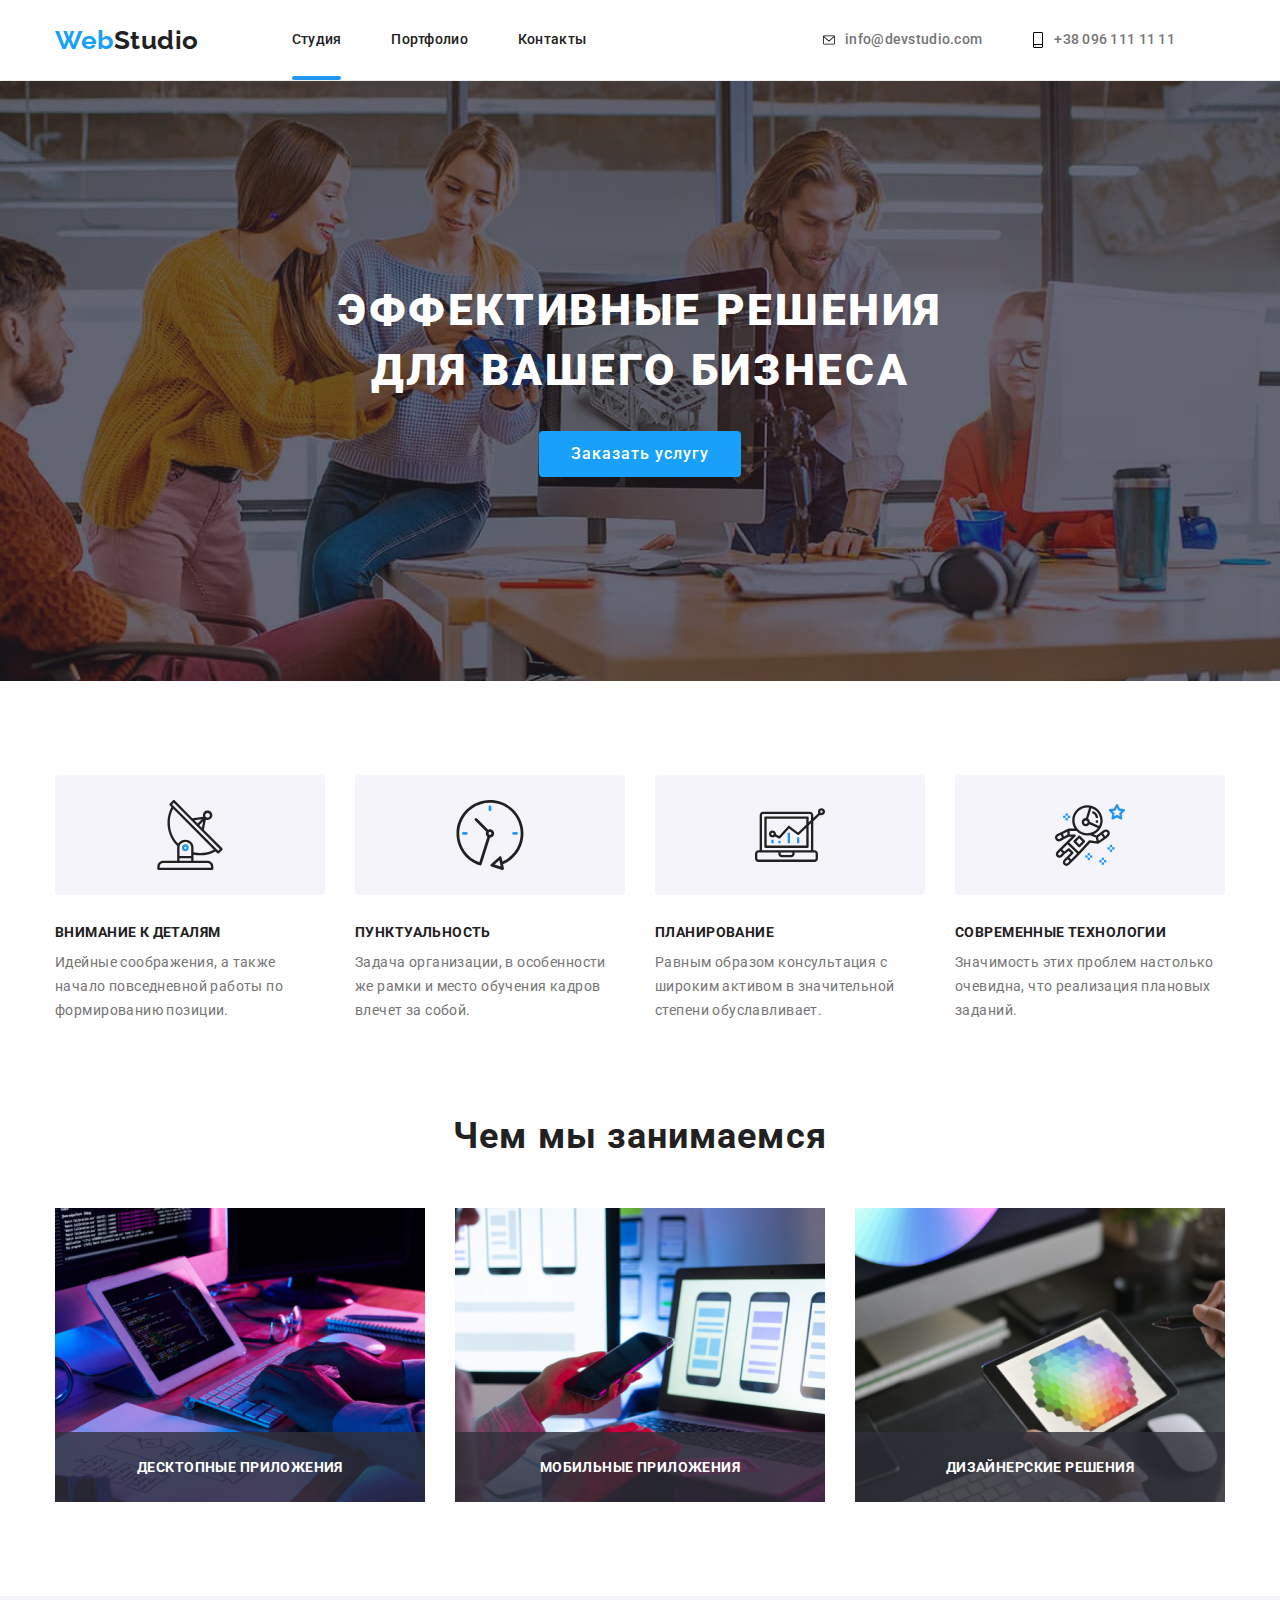
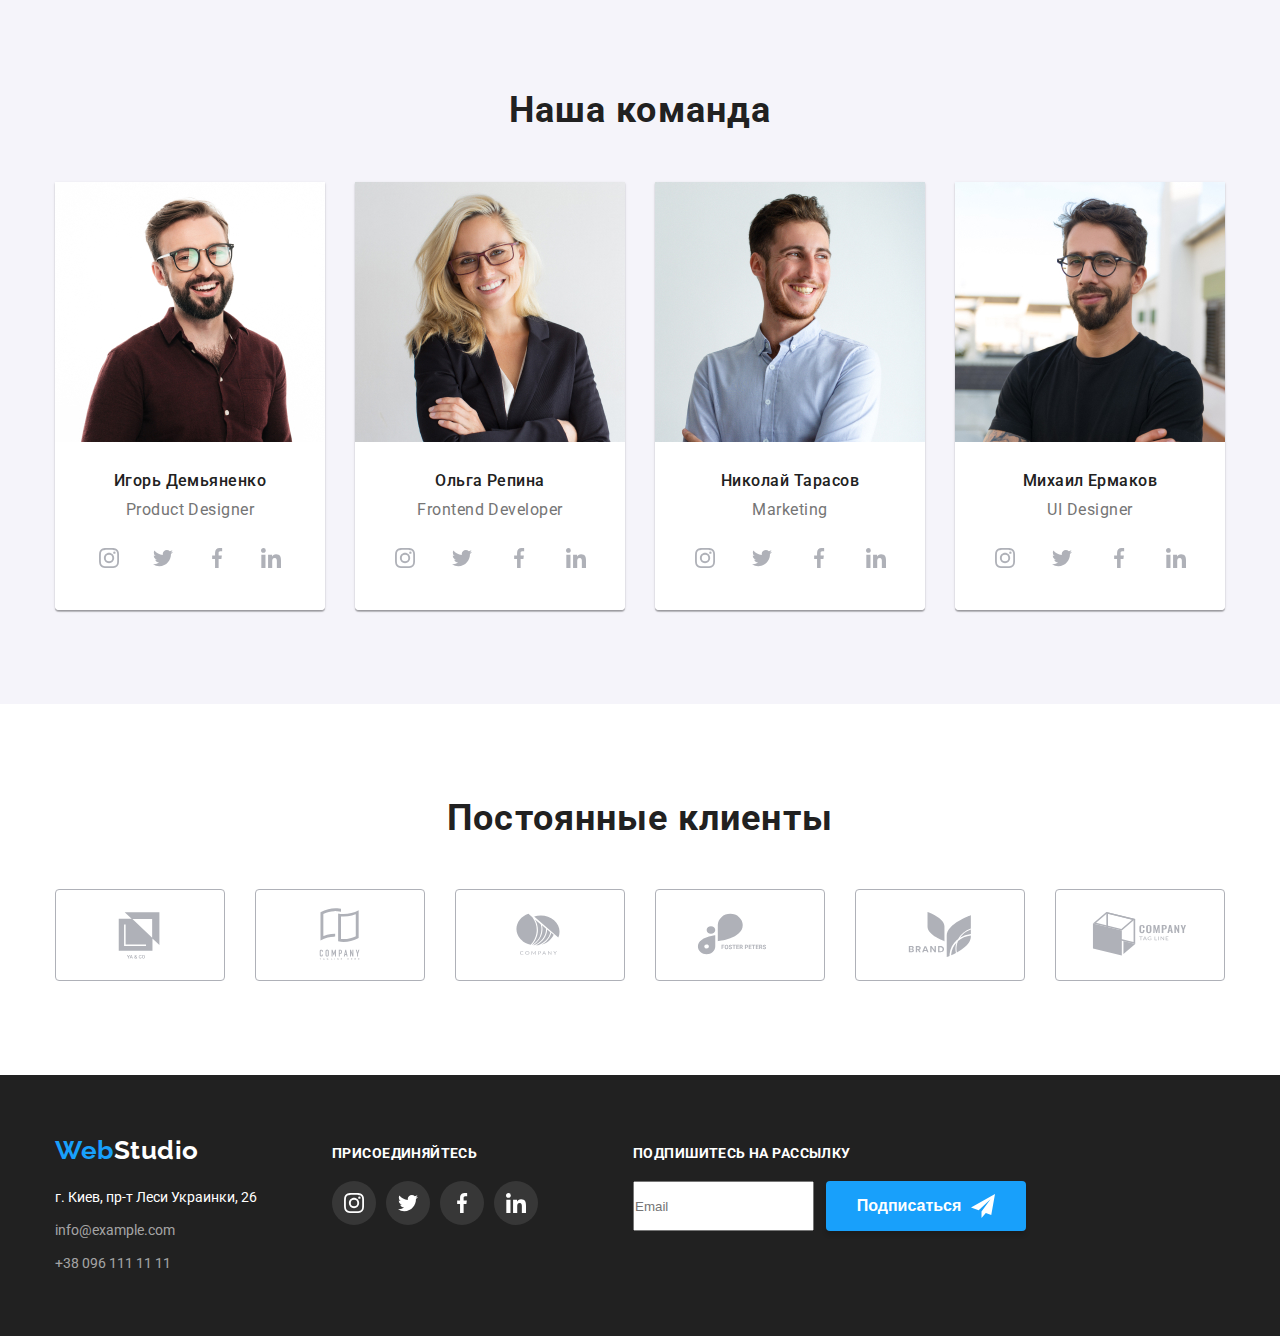
==== index.html @ 01d528f2 "Initial commit" ====
<!DOCTYPE html>
<html lang="en">
<head>
    <meta charset="UTF-8">
    <meta http-equiv="X-UA-Compatible" content="IE=edge">
    <meta name="viewport" content="width=device-width, initial-scale=1.0">
    <title>Document</title>
    <style>
        li {list-style-type: none;}
    </style>
    <link href="https://fonts.googleapis.com/css2?family=Raleway:wght@700&family=Roboto:wght@400;500;700;900&display=swap" rel="stylesheet">
    <link rel="stylesheet" href="https://cdnjs.cloudflare.com/ajax/libs/modern-normalize/1.1.0/modern-normalize.min.css" integrity="sha512-wpPYUAdjBVSE4KJnH1VR1HeZfpl1ub8YT/NKx4PuQ5NmX2tKuGu6U/JRp5y+Y8XG2tV+wKQpNHVUX03MfMFn9Q==" crossorigin="anonymous" referrerpolicy="no-referrer" />
    <link rel="stylesheet" href="./css/styles.css" />
    
</head>
<body>
<!-- Шапка сайта -->    
<header class="header-page">
   <div class="main-nav container">
        <a href="./index.html" class="logo"><span class="web">Web</span>Studio</a>
     <nav>  
        <ul class="site-nav list">
            <li class="item-link-nav"><a href="./index.html" class="link-nav current">Студия</a></li>
            <li class="item-link-nav"><a href="./portfolio.html" class="link-nav">Портфолио</a></li>
            <li class="item-link-nav"><a href="" class="link-nav">Контакты</a></li>
        </ul>
    </nav> 

        <ul class="contact-nav list ">
            <li class="item-link-con">
                <a href="info@devstudio.com" class="link" >
                   <svg class="contact-icon" width="12" height="16">
                    <use href="./images/iconsn.svg#icon-letter"></use>
                   </svg> 
                    info@devstudio.com</a>
            </li>
            <li class="item-link-con">
                <a href="+380961111111" class="link">
                    <svg class="contact-icon" width="12" height="16">
                        <use href="./images/iconsn.svg#icon-smartphone"></use>
                    </svg>
                    +38 096 111 11 11</a>
            </li>
        </ul>
    </div>
</header>

<main>
    <!-- Герой -->
    <section class="hero section">
        <div class="container">
        <h1 class="hero-title">Эффективные решения <br/>для вашего бизнеса</h1>
        <button type="button" data-modal-open  class="button usl" >Заказать услугу</button>
        <div class="backdrop is-hidden" data-modal>
        <div class="modal">
        <div class="close" data-modal-close>
        <svg class="icon-close" width="11" height="11">
        <use href="./images/symbol-defsmod.svg#icon-Vector"></use>
        </svg> 
        </div>
        </div>

        </div>
    </section>

    <!-- Преимущества -->
    <section class="prem">
        <div class="container">
        <div class="section-title-pr visually-hidden">
            <h2>Наши преимущества</h2>
        </div>
        <ul class="section-pr">
            <li class="item-pr icon-antenna">
                <h3 class="title-pr">Внимание к деталям</h3>
                <p class="text-pr">Идейные соображения, а также начало повседневной работы по формированию позиции.</p>
            </li>
            <li class="item-pr icon-clock">
                <h3 class="title-pr">Пунктуальность</h3>
                <p class="text-pr">Задача организации, в особенности же рамки и место обучения кадров влечет за собой.</p>
            </li>
            <li class="item-pr icon-diagram">
                <h3 class="title-pr">Планирование</h3>
                <p class="text-pr">Равным образом консультация с широким активом в значительной степени обуславливает.</p>
            </li>
            <li class="item-pr icon-astronaut">
                <h3 class="title-pr">Современные технологии</h3>
                <p class="text-pr">Значимость этих проблем настолько очевидна, что реализация плановых заданий.</p>
            </li>
        </ul>
    </div>
        </div>
    </section>


    <!-- Чем мы занимаемся -->
    <section class="section-do">
        <div class="container">
        <h2 class="section-title-do">Чем мы занимаемся</h2>
        <ul class="section-list-do">
            <li class="item-do">
                <img src="./images/comp1.jpg" alt="Верстка на компе" width="370"/>
                <div class="overlay">
                <p>Десктопные приложения</p>
                </div>
            </li>
            <li class="item-do">
                <img src="./images/telefon1.jpg" alt="Телефон" width="370"/>
                <div class="overlay">
                <p>Мобильные приложения</p>
                </div>
            </li>
            <li class="item-do">
                <img src="./images/color1.jpg" alt="Палитра" width="370"/>
                <div class="overlay">
                <p>Дизайнерские решения</p> 
                </div>
            </li>
        </ul>
        </div>
    </section>

    <!-- Наша команда -->
    <section class="section-comanda">
        <div class="container">
        <h2 class="section-title-com">Наша команда</h2>
        <ul class="section-com">
        <li class="item-com">
         <img src="./images/igor1.jpg" alt="Работник Игорь" width="270"/>
         <div class="border-com">
                <h3 class="title-com">Игорь Демьяненко</h3>
                <p class="text-com">Product Designer</p>
        <ul class="net">
            <li class="network">
            <a class="social" href="">
             <svg width="20" height="20">
             <use href="./images/iconsn.svg#icon-instagram"></use>
             </svg>
             </a>
            </li>
            <li class="network">
             <a class="social" href="">
                <svg width="20" height="20">
                <use href="./images/iconsn.svg#icon-twitter"></use>
                </svg>
            </a>
            </li>
            <li class="network">
            <a class="social" href="">
                 <svg width="20" height="20">
                 <use href="./images/iconsn.svg#icon-facebook"></use>
                </svg>
            </a>
            </li>
            <li class="network">
             <a class="social" href="">
                 <svg width="20" height="20">
                 <use href="./images/iconsn.svg#icon-linkedin-"></use>
                </svg>
            </a>
             </li>
            </ul>
            </div>
            </li>
            <li class="item-com">
             <img src="./images/olga1.jpg" alt="Работник Ольга" width="270"/>
            <div class="border-com">
                <h3 class="title-com">Ольга Репина</h3>
                <p class="text-com">Frontend Developer</p>
             <ul>
            <li class="network">
            <a class="social" href="">
                <svg width="20" height="20">
                 <use href="./images/iconsn.svg#icon-instagram"></use>
                </svg>
            </a>
            </li>
            <li class="network">
             <a class="social" href="">
                 <svg width="20" height="20">
                <use href="./images/iconsn.svg#icon-twitter"></use>
                </svg>
            </a>
            </li>
             <li class="network">
             <a class="social" href="">
                <svg width="20" height="20">
                <use href="./images/iconsn.svg#icon-facebook"></use>
                </svg>
            </a>
            </li>
            <li class="network">
            <a class="social" href="">
                <svg width="20" height="20">
                 <use href="./images/iconsn.svg#icon-linkedin-"></use>
                </svg>
            </a>
            </li>
            </ul>   
            </div> 
            </li>
            <li class="item-com">
                <img src="./images/nico1.jpg" alt="Работник Николай" width="270"/>
             <div class="border-com">  
                <h3 class="title-com">Николай Тарасов</h3>
                <p class="text-com">Marketing</p>
                <ul>
                <li class="network">
                 <a class="social" href="">
                     <svg width="20" height="20">
                    <use href="./images/iconsn.svg#icon-instagram"></use>
                     </svg>
                </a>
                </li>
                <li class="network">
                 <a class="social" href="">
                     <svg width="20" height="20">
                      <use href="./images/iconsn.svg#icon-twitter"></use>
                    </svg>
                </a>
                </li>
                <li class="network">
                 <a class="social" href="">
                     <svg width="20" height="20">
                     <use href="./images/iconsn.svg#icon-facebook"></use>
                    </svg>
                 </a>
                    </li>
                    <li class="network">
                        <a class="social" href="">
                            <svg width="20" height="20">
                                <use href="./images/iconsn.svg#icon-linkedin-"></use>
                            </svg>
                        </a>
                    </li>
                </ul>
            </div> 
            </li>
            <li class="item-com">
                <img src="./images/micha1.jpg" alt="Работник Михаил" width="270"/>
            <div class="border-com">
                <h3 class="title-com">Михаил Ермаков</h3>
                <p class="text-com">UI Designer</p>
                <ul>
                    <li class="network">
                        <a class="social" href="">
                            <svg width="20" height="20">
                                <use href="./images/iconsn.svg#icon-instagram"></use>
                            </svg>
                        </a>
                    </li>
                    <li class="network">
                        <a class="social" href="">
                            <svg width="20" height="20">
                                <use href="./images/iconsn.svg#icon-twitter"></use>
                            </svg>
                        </a>
                    </li>
                    <li class="network">
                        <a class="social" href="">
                            <svg width="20" height="20">
                                <use href="./images/iconsn.svg#icon-facebook"></use>
                            </svg>
                        </a>
                    </li>
                    <li class="network">
                        <a class="social" href="">
                            <svg width="20" height="20">
                                <use href="./images/iconsn.svg#icon-linkedin-"></use>
                            </svg>
                        </a>
                    </li>
                </ul>
            </div> 
            </li>
        </ul>
        </div>
    </section>
</main>

<!-- Постоянные клиенты -->
<section class="section-clients">
    <div class="container">
        <h2 class="clients-heading">Постоянные клиенты</h2>
        <ul class="client">
         <li class="client-item">
            <a class="client-link" href="">
            <svg class="client-image" width="106" height="60">
             <use href="./images/iconsn.svg#icon-yaco"></use>
            </svg>
             </a> 
         </li>
         <li class="client-item">
            <a class="client-link" href="">
            <svg class="client-image" width="106" height="60">
             <use href="./images/iconsn.svg#icon-here"></use>
            </svg>
             </a> 
         </li>
         <li class="client-item">
            <a class="client-link" href="">
            <svg class="client-image" width="106" height="60">
             <use href="./images/iconsn.svg#icon-company"></use>
            </svg>
             </a> 
         </li>
         <li class="client-item">
            <a class="client-link" href="">
            <svg class="client-image" width="106" height="60">
             <use href="./images/iconsn.svg#icon-foster-peters"></use>
            </svg>
             </a> 
         </li>
         <li class="client-item">
            <a class="client-link" href="">
            <svg class="client-image" width="106" height="60">
             <use href="./images/iconsn.svg#icon-brand"></use>
            </svg>
             </a> 
         </li>
         <li class="client-item">
            <a class="client-link" href="">
            <svg class="client-image" width="106" height="60">
             <use href="./images/iconsn.svg#icon-tag-line"></use>
            </svg>
             </a> 
         </li>
        </ul>
    </div>
</section>

<!-- Футер -->
<footer class="footer">
    <section class="footer-nav container ">
    <div>
        <div class="webfoot">
        <a href="./index.html" class="logo footer"><span class="web">Web</span>Studio</a>
        </div>
        <address>
            <nav>
            <ul class="list-footer">
                <li class="map-mail" >
                    <a href="https://bit.ly/3pXMvUd" target="_blank" rel="noopener noreferrer" class="maps-link">г. Киев, пр-т Леси Украинки, 26</a>
                </li>
                <li class="map-mail">
                    <a class="address-link" href="mailto:info@devstudio.com">info@example.com</a>
                </li>
                <li>
                    <a href="tel:+380961111111" class="address-link">+38 096 111 11 11</a>
                </li>
            </ul>
        </nav>
        </address>
    </div>
    <div class="footer-social">
        <p class="footer-social-text">присоединяйтесь</p>
        <ul class="footer-social-icon">
         <li>
             <a class="footer-social-link" href="">
                <svg width="20" height="20">
                    <use href="./images/iconsn.svg#icon-instagram"></use>
                </svg>
             </a>
        </li>
        <li>
            <a class="footer-social-link" href="">
               <svg width="20" height="20">
                   <use href="./images/iconsn.svg#icon-twitter"></use>
               </svg>
            </a>
       </li>
       <li>
        <a class="footer-social-link" href="">
           <svg width="20" height="20">
               <use href="./images/iconsn.svg#icon-facebook"></use>
           </svg>
        </a>
   </li>
   <li>
    <a class="footer-social-link" href="">
       <svg width="20" heigth="20">
           <use href="./images/iconsn.svg#icon-linkedin-"></use>
       </svg>
    </a>
</li>
        </ul>
    </div>
    <div class="footer-submit">
     <h2 class="submit-title">Подпишитесь на рассылку</h2>  
     <form action="#">
     <div class="submit-form">
      <label for="email"></label>  
      <input type="email" name="email" id="email" placeholder="Email">
      <button type="submit" class="submit-button">
        Подписаться
        <svg class="submit-icon" width="24" height="24">
            <use href="./images/symbol-sub.svg#icon-icon-send"></use>
        </svg>
      </button>
     </div>   
     </form>
    </div>
    </section>
</footer>
<script src="./js/modal.js"></script>
</body>
</html>
---- css/styles.css ----
/* цвет основного текста #757575 */
/* вторичный цвет текста #212121 */
/* белый цвет #FFFFFF */
/* вторичный цвет фона #2196F3 */
/* цвет возрата #18a0fb */
/* цвет кнопок #F5F4FA */
/* цвет иконки #AFB1B8*/



:root {
    --primary-text-color:#757575;
    --title-text-color:#212121;
    --primary-white-color:#ffffff;
    --accent-color:#18a0fb;
    --secondary-background-color:#F5F4FA;
    --button-color:#F5F4FA;
    --icon-color:#AFB1B8;
    --cubic:cubic-bezier(0.4, 0, 0.2, 1)
}

html{
    box-sizing: border-box;
    line-height: 0;
}

*, *::before, *::after{
    box-sizing: border-box;
    padding: 0;
    margin: 0;
}
/*--
h1,h2,h2,h3,h4,h5,h6{
    padding: 0;
    margin: 0;
}

ul,p {
    margin: 0;
    padding: 0;
    list-style: none;
}
--*/

/* Body */

body{background-color:var(--primary-white-color); 
    color:var(--title-text-color);
     font-family: 'Roboto', sans-serif;
      text-decoration: none;
    font-style: normal;
font-weight: 700;
font-size: 14px;
margin: 0;
}

.container {
    margin-left: auto;
    margin-right: auto;
    width: 1200px;
    padding-left: 15px ;
    padding-right: 15px;
   

}

/* Header */
.header-page{
    border-bottom: 1px solid #ECECEC;
}
/* Main-nav */
.main-nav {
    display: flex;
    align-items: center;
    
}

.logo{color: var(--title-text-color); font-family: 'Raleway', sans-serif; 
    font-weight: 700;
    font-size: 26px;
    line-height: 1.19;
text-decoration: none;
letter-spacing: 0.02em;}

.logo-footer{color: var(--primary-white-color); font-family: 'Raleway', sans-serif; 
    font-weight: 700;
    font-size: 26px;
    line-height: 1.19;
text-decoration: none;
letter-spacing: 0.03em;
}

.logo:hover {color:var(--accent-color);}
.logo>.web{color: var(--accent-color);}
.link {text-decoration: none; 
    color: var(--title-text-color); }
.link:hover, .link:focus {color: var(--accent-color);}



/* Site nav */

.list{
    padding: 0;
    margin:0;
    list-style: none;   
}
.site-nav{
    display: flex;
    margin-top: 0;
    margin-bottom: 0;
    margin-left: 93px;
}

.link-nav {color:var(--title-text-color);
    font-family: 'Roboto';
    font-weight: 500;
    font-size: 14px;
    line-height: 1.14;
    letter-spacing: 0.02em;
    text-decoration:none;
    letter-spacing: 0.02em;
/*--margin-right: 50px;
margin-left: 50px;--*/
display: block;
padding-top: 32px;
padding-bottom: 32px;
position: relative;
transition: 250ms cubic-bezier(0.4, 0, 0.2, 1);}

.link-nav::after{
    content: "";
    position: absolute;
    display: block;
    bottom: 0;
    width: 100%;
    height: 4px;
    background: #2196f3;
    border-radius: 2px;
    opacity: 0;
    transition: opacity 250ms cubic-bezier(0.4, 0, 0.2, 1);
}
.link-nav:hover::after{
    opacity: 1;
}

.current::after{
    opacity: 1;
}
/*--.item-link-nav{
    margin-right: 50px;
}--*/
.item-link-nav:not(:last-child){
    margin-right: 50px;
}
 .link-nav:hover,.link-nav:focus { color: var(--accent-color); 
        text-decoration: none;
    } 

    .link {color:var(--primary-text-color);
font-family: 'Roboto';
font-weight: 500;
font-size: 14px;
line-height: 1.14;
letter-spacing: 0.02em;
text-decoration:none;
display: flex;
margin-right: 50px;
justify-content: center;
align-items: center;
position: relative;
padding: 30px 0;
}
.link::after{
    content: "";
    position: absolute;
    display: block;
    bottom: 0;
    width: 100%;
    height: 4px;
    background: #2196f3;
    border-radius: 2px;
    opacity: 0;
    transition: opacity 250ms cubic-bezier(0.4, 0, 0.2, 1);
}
.link:hover::after{
    opacity: 1;
}



 .contact-icon{
    margin-right: 10px;
 }   
    

.link:hover,.link:focus { color: var(--accent-color); 
    text-decoration: none; 
}
.contact-nav{
    display: flex;
    margin-top: 0;
    margin-bottom: 0;
    margin-left: auto;
}
.item-link-con:not(:last-child){
    margin-left: 50px;
}
.contact-nav .link:hover, 
.contact-nav .link:focus{
    fill:var(--accent-color)
}
/* Hero */


.hero.section{padding: 200px 0;
    background-color: var(--title-text-color);
    text-align: center;
    height: 600px;
    max-width: 1600px;
    margin-left: auto;
    margin-right: auto;
    background-image: linear-gradient(to right, rgba(47, 48, 58, 0.4), rgba(47, 48, 58, 0.4)), url(../images/back.jpg);
    background-repeat: no-repeat;
    background-position: center;
    background-size: cover;
}

    .hero-title {color: var(--primary-white-color); 
    cursor: pointer; 
    font-family: 'Roboto';
    font-style: normal;
    font-weight: 900;
    font-size: 44px;
    line-height:1.36;
    letter-spacing: 0.06em;
    text-transform: uppercase;
    margin: 0;
    margin-bottom: 30px;
    text-align: center;
    min-width: 690px;
    
    
    
}

.visually-hidden{
    position: absolute;
    width: 1px;
    height: 1px;
    margin: -1px;
    border: 0;
    padding: 0;
    white-space: nowrap;
    clip-path: inset(100%);
    clip: rect(0 0 0 0);
    overflow: hidden;
}

/*-- .wrapper {max-width: 696px;
}--*/

.hero-title-hr {background-color: var(--primary-white-color);}

.title-first {color:var(--title-text-color);
    background-color: var(--primary-white-color);
    cursor: pointer;
    text-align: center;}

/* Button */

.button {color:var(--primary-white-color); 
    background-color: var(--accent-color);
    font-family: 'Roboto';
    font-weight: 500;
    font-size: 16px;
    line-height: 1.63;
    align-items: center;
    letter-spacing: 0.06em;
    padding: 10px 32px;
    border-radius: 4px;
text-decoration: none;
cursor: pointer;
text-align: center;
transition: 250ms cubic-bezier(0.4, 0, 0.2, 1)

}
.button.usl{color: var(--primary-white-color);
    background-color: var(--accent-color);
    border: #18a0fb;
    cursor: pointer;
    text-align: center;
}
.button.usl:hover{
    background-color: #afb1b8;
    box-shadow: 0px 3px 1px rgba(0, 0, 0, 0.1), 0px 1px 2px rgba(0, 0, 0, 0.08), 0px 2px 2px rgba(0, 0, 0, 0.12);
}
.button.primary {color:var(--title-text-color);
    background-color: var(--button-color);
    border: #18a0fb;
     cursor: pointer;
     text-align: center;
}
.button.primary:hover{background-color:var(--accent-color);
    color: var(--primary-white-color);
     box-shadow: 0px 3px 1px rgba(0, 0, 0, 0.1), 0px 1px 2px rgba(0, 0, 0, 0.08), 0px 2px 2px rgba(0, 0, 0, 0.12);}
.button.secondary {color:var(--title-text-color);
     background-color: var(--button-color) ;
     border: #F5F4FA;
     cursor: pointer;
    padding: 6px 22px}
.button.secondary:hover{background-color: var(--accent-color);
    color: var(--primary-white-color);
    box-shadow: 0px 3px 1px rgba(0, 0, 0, 0.1), 0px 1px 2px rgba(0, 0, 0, 0.08), 0px 2px 2px rgba(0, 0, 0, 0.12);}

 .backdrop{
    position: fixed;
    top: 0;
    left: 0;
    width: 100%;
    height: 100%;
    background: rgba(0, 0, 0, 0.2);
    z-index: 3;
    transition: opacity 250ms cubic-bezier(0.4, 0, 0.2, 1);
 }  
 .backdrop.is-hidden{
    opacity: 0;
    pointer-events: none;
    visibility: hidden;
 } 
.modal{
    position: absolute;
    top: 50%;
    left: 50%;
    transform: translate(-50%, -50%);
    width: 528px;
    height: 581px;
    background: var(--primary-white-color);
    box-shadow: 0px 1px 3px rgb(0 0 0 / 12%), 0px 1px 1px rgb(0 0 0 / 14%), 0px 2px 1px rgb(0 0 0 / 20%);
    border-radius: 4px;
}
.close{
    position: fixed;
    top: 8px;
    right: 8px;
    width: 30px;
    height: 30px;
    border: 1px solid rgba(0, 0, 0, 0.1);
    border-radius: 50%;
    fill: #212121;
}
.icon-close{
    display: block;
    position: absolute;
    margin: auto;
    top: 0;
    bottom: 0;
    right: 0;
    left: 0;

}

/* Section-pr */

.section-title-pr{background-color: var(--primary-white-color);}
/*--.section-pr{ background-color:var(--primary-white-color);
    display: flex;}--*/
    .section-pr{
        display: flex;
        justify-content: space-between;
        flex-wrap: wrap;
    }
.prem { padding-top: 94px;
    padding-bottom: 94px;}
.section.no-padding { padding-top: 0;
    padding-bottom: 0;}
   
.title-pr{color: var(--title-text-color);
    font-family: 'Roboto';
    font-style: normal;
    font-weight: 700;
    font-size: 14px;
    line-height: 1.14;
    letter-spacing: 0.03em;
    text-transform: uppercase;
    margin-bottom: 10px;
}

.text-pr{color: var(--primary-text-color);
    font-family: 'Roboto';
    font-style: normal;
    font-weight: 400;
    font-size: 14px;
    line-height: 1.7;
    letter-spacing: 0.03em;
text-transform: none;}
.prem-logo{
    display: flex;
    justify-content: center;
    padding: 25px 100px;
    border-radius: 4px;
    background-color: #F5F4FA;
    margin-bottom: 30px;
}
/*--.icon-prem{
    width: 70px;
    height: 70px;
}--*/
.item-pr{
    width: calc((100% - 3 * 30px)/4);
}
.item-pr:not(:last-child){
    margin-right: 30px;
}

.item-pr::before{
    display: block;
    content: "";
    height: 120px;
    border-radius: 4px;
    background-size: contain;
    background-repeat: no-repeat;
    background-position: center;
    background-color: #F5F4FA;
    margin-bottom: 30px;
}
.icon-antenna::before{
    background-image: url(../images/antenna.svg);
    background-size: 70px;
    background-position: center;
}
.icon-clock::before{
    background-image: url(../images/clock.svg);
    background-size: 70px;
    background-position: center;
}
.icon-diagram::before{
    background-image: url(../images/diagram.svg);
    background-size: 70px;
    background-position: center;
}
.icon-astronaut::before{
    background-image: url(../images/astronaut.svg);
    background-size: 70px;
    background-position: center;
}
/* Section-do */
.section-do { padding-top: 0;
    padding-bottom: 94px;}

.section-title-do{color: var(--title-text-color);
background-color: var(--primary-white-color);
font-family: 'Roboto';
font-style: normal;
font-weight: 700;
font-size: 36px;
line-height: 1.16;
letter-spacing: 0.03em;
text-align: center;
margin-bottom: 50px;}

.section-list-do.list {padding-top: 50px;
    padding-bottom: 94px;}
.section-list-do {
    display: flex;
}
.overlay{
    position: absolute;
    bottom: 0;
    width: 100%;
    height: 70px;
    background: rgba(47, 48, 58, 0.8);
    transition: transform 250ms ease;
}
.overlay>p{
    font-weight: 700;
    font-size: 14px;
    line-height: 16px;
    padding-top: 27px;
    text-align: center;
    letter-spacing: 0.03em;
    text-transform: uppercase;
    color: #FFFFFF;
}
.item-do {
    width: calc((100% - 2 * 30px)/3);
position: relative;
}
/*-- .do{
    position: relative;
} --*/


.item-do:not(:last-child){
    margin-right: 30px;
}
/* Section-com */
.section-comanda {background-color: var(--secondary-background-color);
padding-top: 94px;
padding-bottom: 94px;}

.section-title-com {color: var(--title-text-color);
    background-color: var(--secondary-background-color);
    font-family: 'Roboto';
    font-style: normal;
    font-weight: 700;
    font-size: 36px;
    line-height: 1.16;
    letter-spacing: 0.03em;
    text-align: center;
    margin-bottom: 50px;
}

    

.section-com{background-color:#F5F4FA;
    display: flex;
}
.item-com {
    width: calc((100% - 3 * 30px)/4);
    box-shadow: 0px 1px 3px rgb(0 0 0 / 12%), 0px 1px 1px rgb(0 0 0 / 14%), 0px 2px 1px rgb(0 0 0 / 20%);
    border-radius: 0px 0px 4px 4px;
}
.item-com:not(:last-child){
    margin-right: 30px;
}
.title-com{ color: var(--title-text-color);
    font-family: 'Roboto';
    font-style: normal;
    font-weight: 500;
    font-size: 16px;
    letter-spacing: 0.03em;
    line-height: 1.18;}

.text-com{ color: var(--primary-text-color);
    font-family: 'Roboto';
    font-style: normal;
    font-weight: 400;
    font-size: 16px;
    letter-spacing: 0.03em;
    line-height: 1.18;
    margin-top: 10px;
/*--padding-bottom: 30px;--*/}
.section-com .text-com{
    margin-bottom: 16px;
}
.border-com{
    padding-top:30px;
    padding-bottom: 30px;
    text-align: center;
    background-color:var(--primary-white-color);
    border-radius: 0px 0px 4px 4px;
}
.net{
    display: flex;
    justify-content: center;
    padding: 0;
    align-items: center;
}
.network{
    text-decoration: none;
    display: inline-block;
    justify-content: center;
    text-align: center;
    align-items: center;
    padding: 0;
}
.network:not(:last-child){
    margin-right: 10px;
}

.a{
    text-decoration: none;
    font-style: normal;
}
.social{
    width: 44px;
    height: 44px;
    border-radius: 50%;
    display: flex;
    justify-content: center;
    align-items: center;
    text-align: center;
   fill: var(--icon-color);
   background-color: var(--primary-white-color);
   transition: 250ms cubic-bezier(0.4, 0, 0.2, 1);
}
.social:hover, .social:focus{
    background-color: var(--accent-color);
    fill: var(--primary-white-color);
}

/* Постоянные клиенты */

.section-clients{ 
    padding-top: 94px;
    padding-bottom: 94px;
}
.clients-heading{
    text-align: center;
    font-weight: 700;
    font-size: 36px;
    line-height: 1.16;
    text-align: center;
    letter-spacing: .03em;
    color: var(--title-text-color);
    margin-bottom: 50px;
}
.client{
    display: flex;
    justify-content: center;
    text-align: center;
}
.client-item:not(:last-child){
    margin-right: 30px;
}
.a{
    text-decoration: none;
    font-style: normal;
}
.client-link{
    width: 170px;
    height: 92px;
    border: 1px solid #afb1b8;
    border-radius: 4px;
    display: flex;
    align-items: center;
    justify-content: center;
    fill: var(--icon-color);
    transition: 250ms cubic-bezier(0.4, 0, 0.2, 1)
}

.client-link:hover,
.client-link:focus{
    background-color: var(--primary-white-color);
    border: 1px solid #18a0fb;
    fill: var(--accent-color);
}


 .client-image{
    width: 106px;
    height: 60px;
    
}

/* Footer */

.footer-nav{
     display: flex;
}
.list-footer {font-style: normal;
list-style: none;
font-weight: 400;
font-size: 14px;
line-height: 1.71;
}
.footer {background-color:var(--title-text-color);
    color: var(--primary-white-color);
    padding-top: 60px;
    padding-bottom: 60px ;}
.maps-link {background-color: var(--title-text-color);
    color: var(--primary-white-color); 
    text-decoration: none;}
.address-link{color: rgba(255, 255, 255, 0.6);
    text-decoration: none;}
.address-link:hover, .address-link:focus{color: var(--accent-color);}

.webfoot{
    margin-bottom: 20px;
}
.map-mail{
    margin-bottom: 9px;

}
.footer-social{
    margin-left: 75px;
}
.footer-social-text{
    font-weight: 700;
    font-size: 14px;
    line-height: 16px;
    letter-spacing: 0.03em;
    text-transform: uppercase;
    color: var(--white-text-color);
    margin-bottom: 20px;
    padding-top: 10px;
}
.footer-social-icon{
    display: flex;
    align-items: center;
}
.footer-social-link{
    display: flex;
    justify-content: center;
    align-items: center;
    border-radius: 50%;
    background: rgba(255,255,255,.1);
    width: 44px;
    height: 44px;
    fill: var(--primary-white-color);
    transition: 250ms cubic-bezier(0.4, 0, 0.2, 1)
}
.footer-social-icon li:not(:last-child){
    margin-right: 10px;
}
.footer-social-link:hover,
.footer-social-link:focus{
    background-color: var(--accent-color);
    fill: var(--primary-white-color);
}
/*-- here start --*/
.footer-submit{
    margin-left: 95px;
}
.submit-title{
    padding-top: 10px;
    margin-bottom: 20px;
    text-align: start;
    font-family: "Roboto";
    font-style: normal;
    font-weight: 700;
    font-size: 14px;
    line-height: 16px;
    letter-spacing: .03em;
    text-transform: uppercase;
    color: #fff;

}
.submit-form{
    display: flex;
}
.form-input{
    padding-left: 10px;
    width: 358px;
    height: 50px;
    background: #2f303a;
    color: rgba(255,255,255,.6);
    border: 1px solid rgba(255,255,255,.3);
    border-radius: 4px;
    filter: drop-shadow(0px 4px 4px rgba(0, 0, 0, 0.15));
}
.input{
    font-family: inherit;
    font-size: 100%;
    line-height: 1.15;
    margin: 0;
}
.submit-button{
    display: flex;
    justify-content: center;
    align-items: center;
    margin-left: 12px;
    width: 200px;
    height: 50px;
    font-weight: 700;
    font-size: 16px;
    line-height: 30px;
    background: var(--accent-color);
    border-radius: 4px;
    color: var(--primary-white-color);
    box-shadow: 0px 4px 4px rgb(0 0 0 / 15%);
    cursor: pointer;
    border: none;
}
.submit-icon{
    fill:#F5F4FA;
    margin-left: 10px;
}
/* Page Portfolio */

/* Hero */
.hero-nav {
    display: flex;
    align-items: center;
    justify-content: center;
    margin-bottom: 50px;
   
    
}
.item-hero { 
     margin-right: 8px;
     
}
 
/* Section-po */
.hero-nav-po {
    display: flex;
    flex-wrap: wrap;
    align-items: center;
    justify-content: center;
   /*-- margin-left: auto;
    margin-right: auto; --*/
}
.section-po{
    padding-top: 94px;
    padding-bottom: 94px;
    }
        
        
    .item-hero-po {
        width: calc((100% - 2 * 30px)/3);  
        margin-bottom: 30px;
        
    }
    
    .item-hero-po img{ 
        display: block;
    }

  
    .item-hero-po:not(:last-child){
        margin-right: 30px;
    }

   .item-hero-po:nth-child(3n){
        margin-right: 0;
    } 
    .item-hero-po:nth-child(7){
        margin-bottom: 0;
    } 
    .item-hero-po:nth-child(8){
        margin-bottom: 0;
    } 
    .item-hero-po:nth-child(9){
        margin-bottom: 0;
    } 
    .item-hero-po_link{
        display: inline-block;
        text-decoration: none;
        transition: box-shadow 250ms 250ms cubic-bezier(0.4, 0, 0.2, 1);
    }
    .item-hero-po_link:hover,
    .item-hero-po_link:focus{
        box-shadow: 0px 1px 1px rgba(0, 0, 0, 0.12), 0px 4px 4px rgba(0, 0, 0, 0.06), 1px 4px 6px rgba(0, 0, 0, 0.16);
    }
   /*-- .item-hero-po:hover{
        box-shadow: 0px 1px 1px rgba(0, 0, 0, 0.12), 0px 4px 4px rgba(0, 0, 0, 0.06), 1px 4px 6px rgba(0, 0, 0, 0.16);
    } --*/
    .item-hero-po_link:hover .hero-po-p{
        transform: translateY(100%);
    }
  .hero-po-box{
    position: relative;
    overflow: hidden;
  }
.hero-po-img{
    display: block;
}
.hero-po-p{
    position: absolute;
    width: 100%;
    height: 100%;
    top: -100%;
    left: 0;

    margin-top: 0;
    margin-bottom: 0;
    padding: 63px 24px;
    text-align: left;

    font-style: normal;
    font-weight: 400;
    font-size: 18px;
    line-height: 1.56;
    letter-spacing: 0.03em;

    background-color: var(--accent-color);
    color: var(--primary-white-color);

    opacity: 1;
    transform: translateY(200%);
    transition: transform 250ms var(--cubic);
}
    .border-po {
        border: 1px solid #EEEEEE;
        padding-left: 24px;
        padding-bottom: 20px;
        padding-top: 20px ;
        padding-right: 24px;
       
        
        
    }
    .title-po {color: var(--title-text-color);
    background-color: var(--primary-white-color);
    font-family: 'Roboto';
    font-style: normal;
    font-weight: 700;
    font-size: 18px;
    letter-spacing: 0.06em;
    line-height: 2;}

.text-po{color:var(--primary-text-color);
    background-color: var(--primary-white-color);
    font-family: 'Roboto';
    font-style: normal;
    font-weight: 400;
    font-size: 16px;
    letter-spacing: 0.03em;
    line-height: 1.8;}
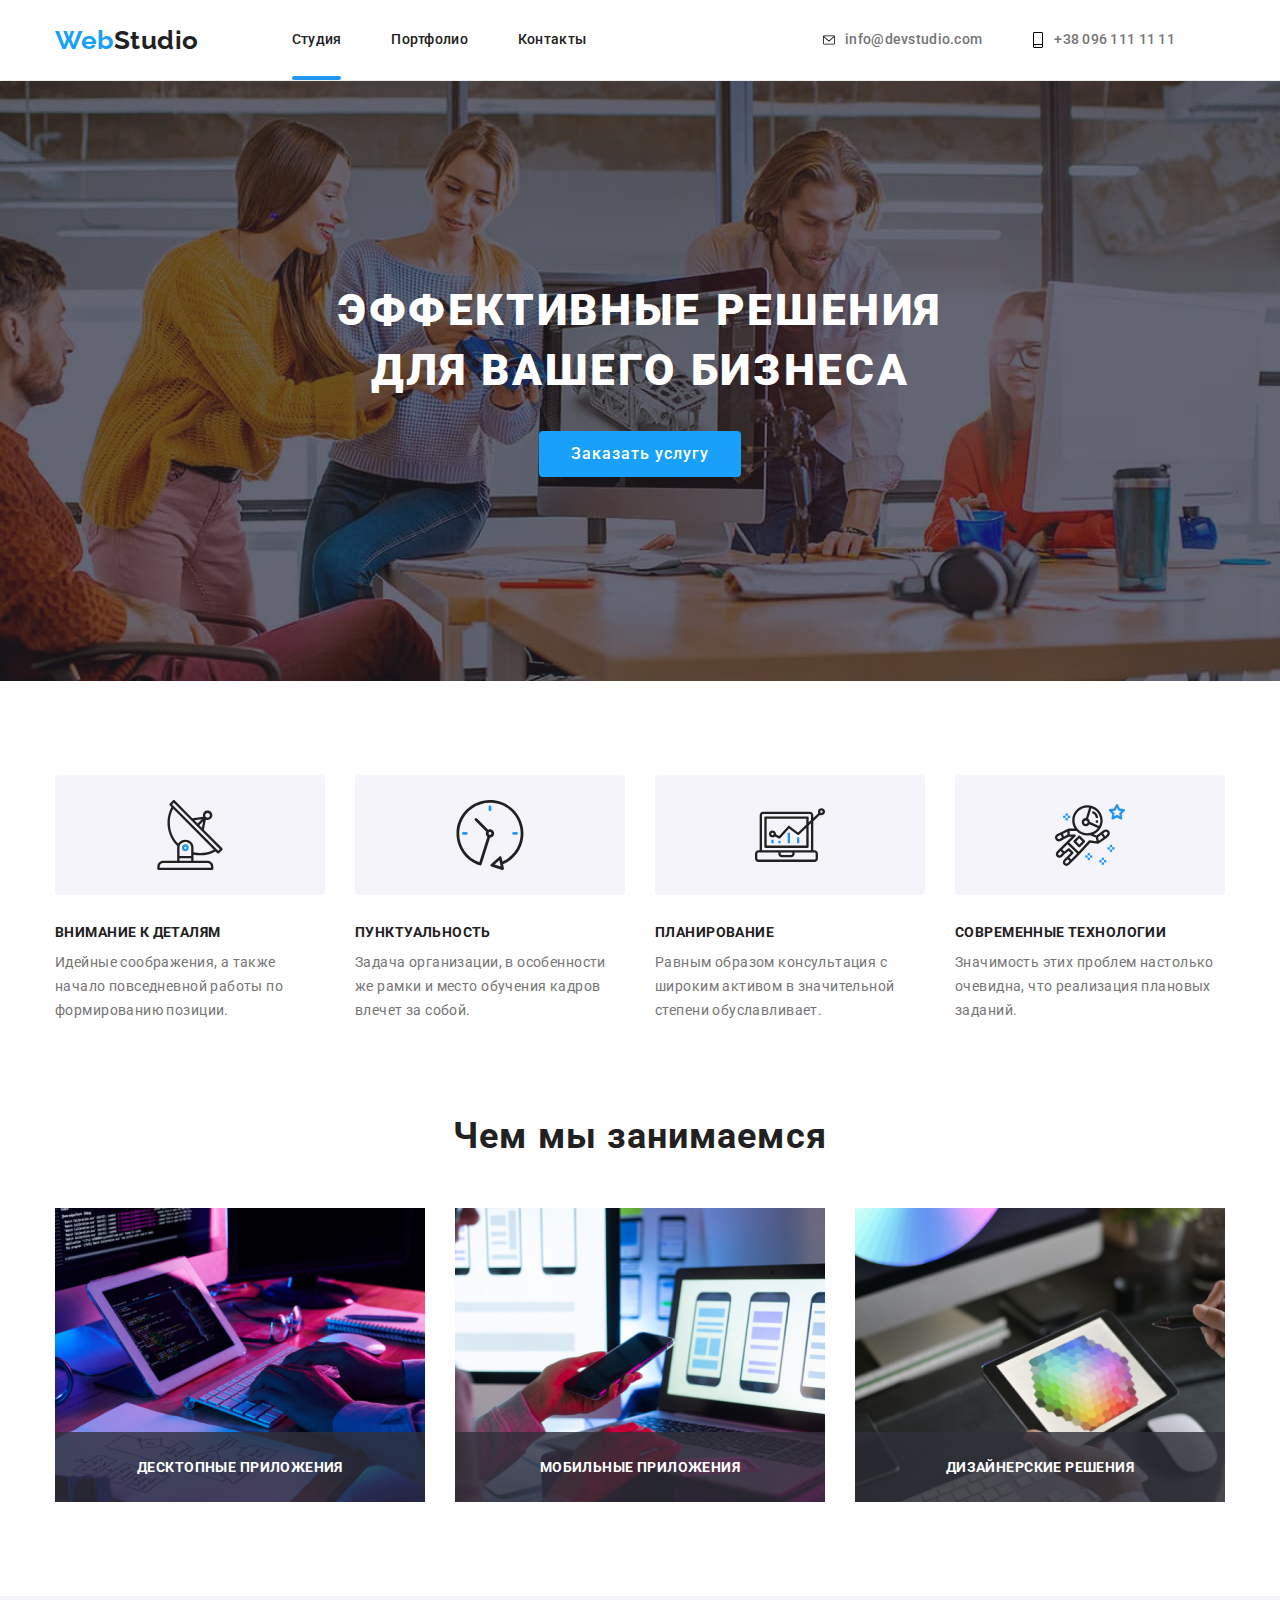
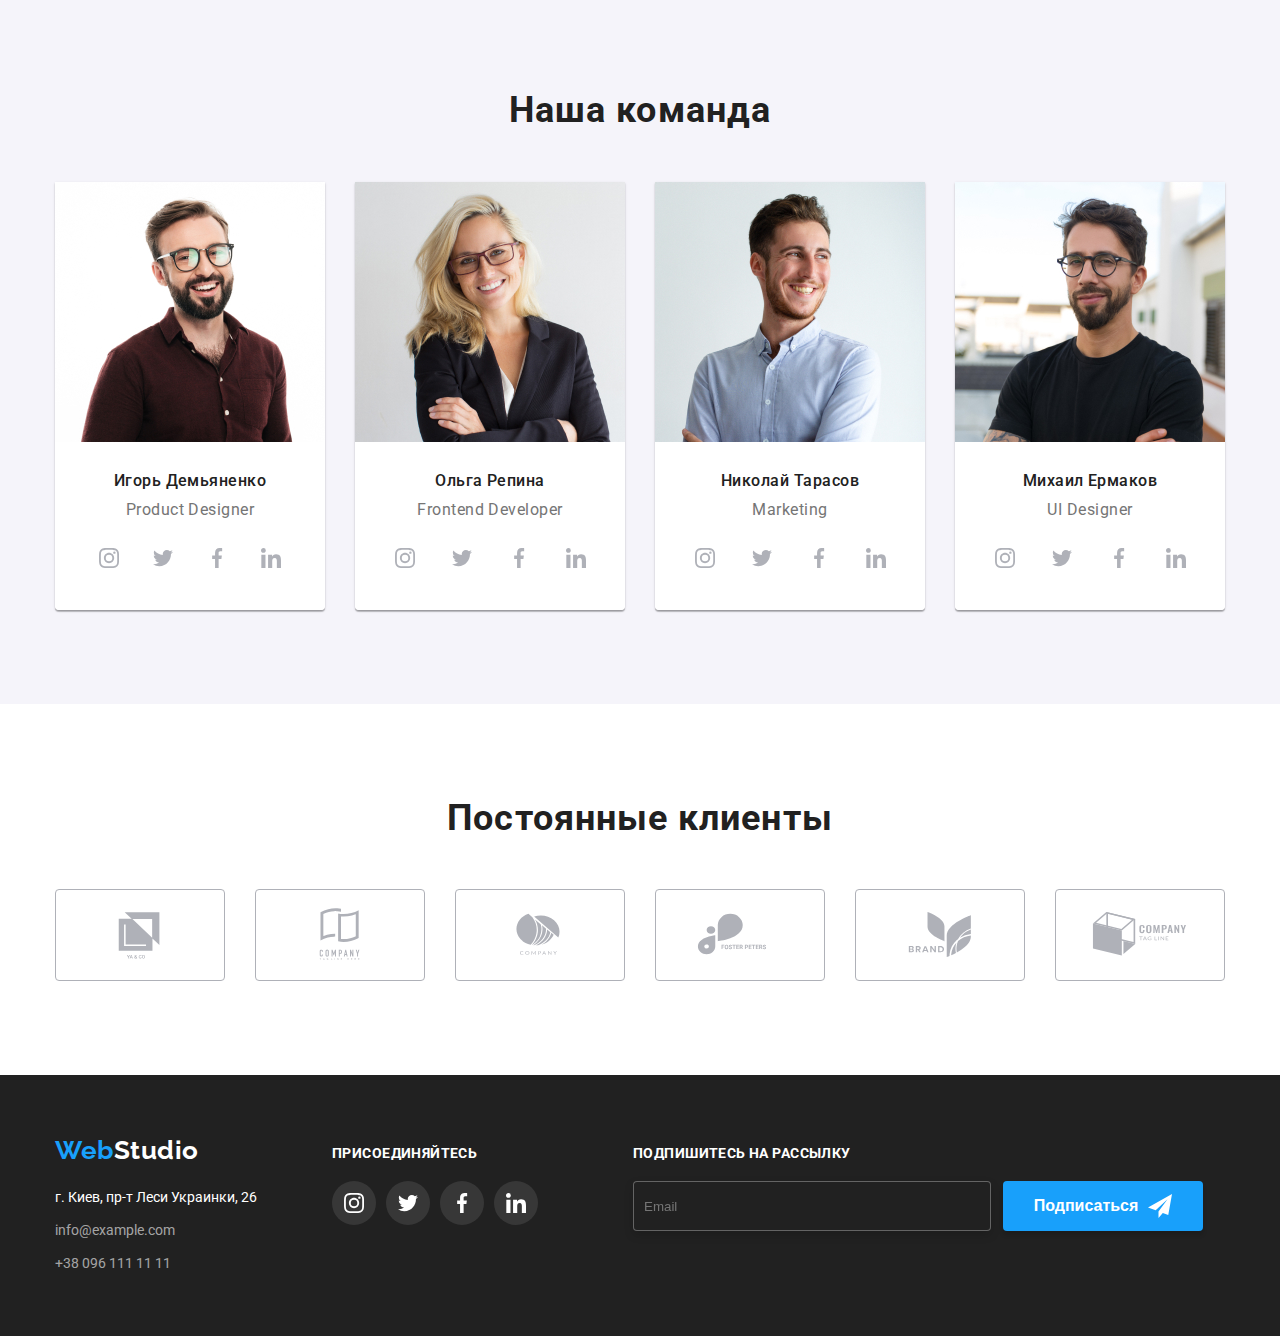
==== commit 03c67117: "update" ====
--- a/index.html
+++ b/index.html
@@ -53,13 +53,53 @@
         <button type="button" data-modal-open  class="button usl" >Заказать услугу</button>
         <div class="backdrop is-hidden" data-modal>
         <div class="modal">
+        <div class="modal-box">
+        <h2 class="box-title">Оставьте свои данные, мы вам перезвоним</h2>
+        <form action="#" class="modal-form">
+        <div class="modal-form-group">
+          <label class="modal-form-lable" for="user-name">Имя</label> 
+          <input class="modal-form-input" type="text" name="username" id="user-name">
+          <svg class="modal-form-icon" width="18" height="18">
+          <use href="./images/symbol-form.svg#icon-person-black-18dp-1"></use>    
+          </svg>  
+        </div> 
+        <div class="modal-form-group">
+          <label class="modal-form-lable" for="user-tell">Телефон</label>
+          <input class="modal-form-input" type="tel" name="usertel" id="user-tell">
+          <svg class="modal-form-icon" width="18" height="18">
+          <use href="./images/symbol-form.svg#icon-phone-black-18dp-1"></use>   
+          </svg>  
+        </div> 
+        <div class="modal-form-group">
+          <label class="modal-form-lable" for="user-email">Почта</label>
+          <input class="modal-form-input" type="email" name="useremail" id="user-email">
+          <svg class="modal-form-icon" width="18" height="18">
+          <use href="./images/symbol-form.svg#icon-email-black-18dp-1"></use>   
+        </svg> 
+        </div>
+        <div class="modal-form-group">
+          <label class="modal-form-lable" for="user-comment">Комментарий</label>
+          <textarea class="modal-form-textarea" name="comment" id="user-comment" placeholder="Введите текст"></textarea>   
+        </div> 
+        <div class="form-check">
+          <label class="check-label">
+          <input class="check-input" type="checkbox" name="consert">
+          <svg class="check-icon" width="8" height="11">
+          <use href="./images/symbol-form.svg#icon-Vector-2"></use>    
+        </svg>
+        Соглашаюсь с рассылкой и принимаю
+        <a href="" class="check-link">Условяя договора</a>
+        </label>
+        </div>
+        <button type="submit" class="modal-form-button">Отправить</button>
+        </form>    
+        </div>    
         <div class="close" data-modal-close>
-        <svg class="icon-close" width="11" height="11">
-        <use href="./images/symbol-defsmod.svg#icon-Vector"></use>
-        </svg> 
-        </div>
-        </div>
-
+          <svg class="icon-close" width="11" height="11">
+          <use href="./images/symbol-defsmod.svg#icon-Vector"></use>
+          </svg> 
+        </div>
+        </div>
         </div>
     </section>
 
@@ -389,7 +429,7 @@
      <form action="#">
      <div class="submit-form">
       <label for="email"></label>  
-      <input type="email" name="email" id="email" placeholder="Email">
+      <input class="form-input" type="email" name="email" id="email" placeholder="Email">
       <button type="submit" class="submit-button">
         Подписаться
         <svg class="submit-icon" width="24" height="24">
--- a/css/styles.css
+++ b/css/styles.css
@@ -339,6 +339,143 @@
     box-shadow: 0px 1px 3px rgb(0 0 0 / 12%), 0px 1px 1px rgb(0 0 0 / 14%), 0px 2px 1px rgb(0 0 0 / 20%);
     border-radius: 4px;
 }
+.modal-box{
+    text-align: center;
+    padding: 30px;
+    top: 75px;
+    left: 41px;
+    right: 39px;
+    bottom: 164px;
+}
+.box-title{
+    margin-bottom: 30px;
+    font-weight: 700;
+    font-size: 20px;
+    line-height: 23px;
+    text-align: center;
+    letter-spacing: .03em;
+    color: var(--title-text-color);
+}
+.modal-form-group{
+    display: flex;
+    flex-direction: column;
+    margin-bottom: 31px;
+    position: relative;
+}
+.modal-form-lable{
+    position: absolute;
+    top: -18px;
+    font-weight: 400;
+    font-size: 12px;
+    line-height: 14px;
+    letter-spacing: .01em;
+    color: #757575;
+}
+.modal-form-input{
+    outline: none;
+    padding: 20px;
+    height: 40px;
+    border: 1px solid rgba(33,33,33,.2);
+    border-radius: 4px;
+    padding: 11px;
+    padding-left: 42px;
+}
+.modal-form-icon{
+    fill: currentColor;
+    position: absolute;
+    left: 12px;
+    bottom: 50%;
+    transform: translateY(50%);
+}
+.modal-form-textarea{
+    display: block;
+    margin-bottom: 0;
+    height: 120px;
+    resize: none;
+    border: 1px solid rgba(33,33,33,.2);
+    border-radius: 4px;
+    padding: 11px;
+    outline: none;
+}
+.textarea{
+    font-family: inherit;
+    font-size: 100%;
+    line-height: 1.15;
+    margin: 0;
+}
+
+.modal-form-input:focus+.modal-form-icon{
+    fill: #18a0fb;
+
+}
+.modal-form-icon:focus+.modal-form-input{
+   ;
+}
+.modal-form-input:focus{
+ border: 1px solid var(--accent-color)
+}
+.check-input:checked+.check-icon {
+    background-color: var(--accent-color);
+    background-origin: border-box;
+    border-color: var(--accent-color);
+    fill: var(--primary-white-color);}
+    
+
+ .form-check{
+    margin-top: 20px;
+    margin-bottom: 30px;
+}
+.check-label{
+    display: flex;
+    align-items: center;
+    justify-content: center;
+    font-size: 14px;
+    line-height: 1.71;
+    color: #757575;
+}
+.check-input{
+    position: absolute;
+    width: 1px;
+    height: 1px;
+    margin: -1px;
+    border: 0;
+    padding: 0;
+    clip: rect(0 0 0 0);
+    overflow: hidden;
+}
+.check-icon{
+    width: 16px;
+    height: 15px;
+    border: 2px solid #212121;
+    border-radius: 2px;
+    fill: none;
+    margin-right: 7px;
+    cursor: pointer;
+}
+.check-link{
+    margin-left: 7px;
+    font-weight: 400;
+    font-size: 14px;
+    line-height: 24px;
+    letter-spacing: .03em;
+    -webkit-text-decoration-line: underline;
+    text-decoration-line: underline;
+    color: #2196f3;
+}
+.modal-form-button{
+    width: 200px;
+    height: 50px;
+    color: var(--primary-white-color);
+    background: var(--accent-color);
+    border: none;
+    border-radius: 4px;
+    box-shadow: 0px 4px 4px rgb(0 0 0 / 15%);
+    font-weight: 700;
+    line-height: 30px;
+    font-size: 16px;
+    letter-spacing: .06em;
+    cursor: pointer;
+}
 .close{
     position: fixed;
     top: 8px;
@@ -358,6 +495,9 @@
     right: 0;
     left: 0;
 
+}
+.icon-close:hover{
+    fill: var(--accent-color);
 }
 
 /* Section-pr */
@@ -732,20 +872,30 @@
 }
 .form-input{
     padding-left: 10px;
-    width: 358px;
+    height: 50px;
+    background: var(--title-text-color);
+    color: rgba(255,255,255,.6);
+    border: 1px solid rgba(255,255,255,.3);
+    border-radius: 4px;
+    filter: drop-shadow(0px 4px 4px rgba(0, 0, 0, 0.15));
+    width: 358px; 
+}
+ .input{
+    font-family: inherit;
+    font-size: 100%;
+    line-height: 1.15;
+    margin: 0;
+   /*-- width: 358px;
+     padding-left: 10px;
     height: 50px;
     background: #2f303a;
     color: rgba(255,255,255,.6);
     border: 1px solid rgba(255,255,255,.3);
     border-radius: 4px;
-    filter: drop-shadow(0px 4px 4px rgba(0, 0, 0, 0.15));
-}
-.input{
-    font-family: inherit;
-    font-size: 100%;
-    line-height: 1.15;
-    margin: 0;
-}
+    filter: drop-shadow(0px 4px 4px rgba(0, 0, 0, 0.15)); --*/
+} 
+    
+
 .submit-button{
     display: flex;
     justify-content: center;
